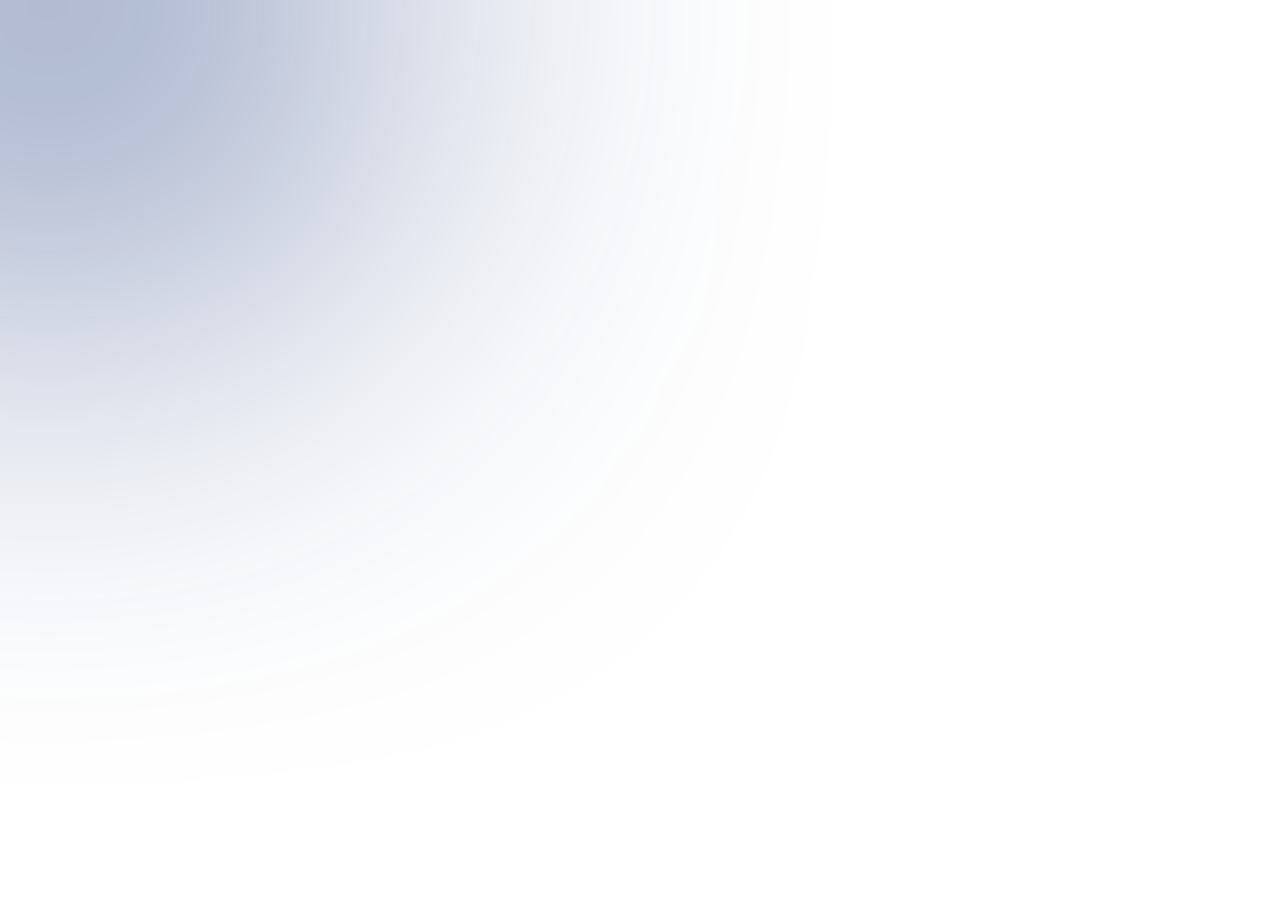
==== index.html @ 72a79437 "project structure and README" ====
<!DOCTYPE html>
<html lang="en">
  <head>
    <meta charset="UTF-8" />
    <meta name="viewport" content="width=device-width, initial-scale=1.0" />
    <title>Document</title>
    <link rel="stylesheet" href="./style/style.css" />
    <link rel="stylesheet" href="./style/font.css">
  </head>
  <body class="container">
    <div class="hover-circle"></div>

    <script src="./app.js"></script>
  </body>
</html>
---- style/style.css ----
h1 {
  font-size: 4.8rem;
}
h2 {
  font-size: 2rem;
}
p {
  font-size: 1.6rem;
  font-family: 'inter';

}

.container {
  max-width: 1184px;
  margin: auto;
  background: linear-gradient(135deg, #1a1f3d 0%, #0d0f1f 100%);
}
.hover-circle {
  position: fixed;
  width: 600px;
  height: 600px;
  border-radius: 50%;
  pointer-events: none; /* موس رو نگیره */
  background: rgba(12, 42, 114, 0.6);
  filter: blur(200px); /* لبه‌های نرم */
  transform: translate(-50%, -50%);
  transition: left 0.01s ease, top 0.01 ease;
}
---- style/font.css ----
@font-face {
    font-family: "inter";
    src: url(../assets/fonts/Inter_18pt-Bold.ttf);
}
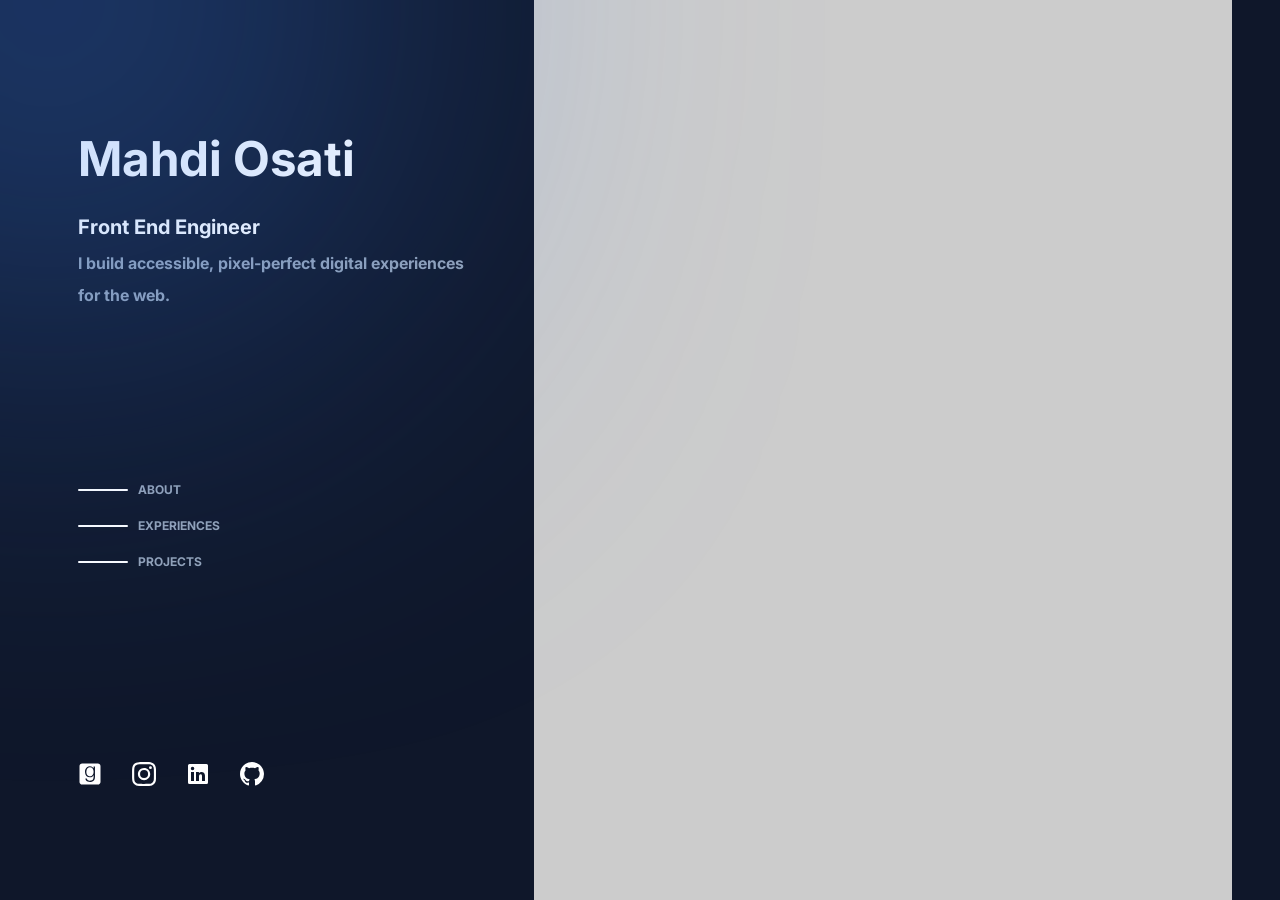
==== commit 05d2edaa: "add profile section" ====
--- a/index.html
+++ b/index.html
@@ -5,11 +5,105 @@
     <meta name="viewport" content="width=device-width, initial-scale=1.0" />
     <title>Document</title>
     <link rel="stylesheet" href="./style/style.css" />
-    <link rel="stylesheet" href="./style/font.css">
+    <link rel="stylesheet" href="./style/font.css" />
   </head>
   <body class="container">
     <div class="hover-circle"></div>
 
+    <main>
+      <section class="profile">
+        <div class="profile__bio">
+          <h1>Mahdi Osati</h1>
+          <h2>Front End Engineer</h2>
+          <p>
+            I build accessible, pixel-perfect digital experiences for the web.
+          </p>
+        </div>
+        <div class="prodile__list">
+          <ul>
+            <li class="item">
+              <div class="line"></div>
+              <a href="#about">ABOUT</a>
+            </li>
+            <li class="item">
+              <div class="line"></div>
+              <a href="#experience">EXPERIENCES</a>
+            </li>
+            <li class="item">
+              <div class="line"></div>
+              <a href="#projects">PROJECTS</a>
+            </li>
+          </ul>
+        </div>
+        <div class="social">
+          <!-- g -->
+          <svg
+            xmlns="http://www.w3.org/2000/svg"
+            viewBox="0 0 1024 1024"
+            fill="currentColor"
+            class="h-6 w-6 icon"
+            aria-hidden="true"
+            data-label="svg.h-6"
+          >
+            <path
+              d="M663.8 382.4c10.2 74.6-9.4 158-71.8 201.4-44.6 31-105.6 28.2-141.6 11.4-74.2-34.6-99-117.2-93.6-194.4 8.6-121.8 81.8-175.8 150.6-175 93.8-0.4 143.6 63.6 156.4 156.6zM960 176v672c0 61.8-50.2 112-112 112H176c-61.8 0-112-50.2-112-112V176c0-61.8 50.2-112 112-112h672c61.8 0 112 50.2 112 112zM724 626.4s-0.2-68-0.2-434.6h-58v80.6c-1.6 0.6-2.4-1-3.2-2.4-19.2-41.4-71.8-92.6-152-92-103.8 0.8-174.4 62.4-201.2 155.6-8.6 29.8-11.6 60.2-11 91.2 3.4 155.8 90.2 235.6 224.8 230.4 57.8-2.2 109-34 138-90.4 1-2 2.2-3.8 3.4-5.8 0.4 0.2 0.8 0.2 1.2 0.4 0.6 7.6 0.4 61.4 0.2 69-0.4 29.6-4 59-14.4 87-15.6 42-44.6 69.4-89 79-35.6 7.8-71.2 7.6-106.4-2.4-43-12.2-73-38-82.2-83.6-0.6-3.2-2.6-2.6-4.6-2.6h-53.6c1.6 21.2 6.4 40.6 17 58.4 48.4 81 165.4 97 256.4 74.8 99.8-24.6 134.6-109.8 134.8-212.6z"
+              fill=""
+              class=""
+            ></path>
+          </svg>
+
+          <!-- instagram -->
+          <a href="">
+            <svg
+              xmlns="http://www.w3.org/2000/svg"
+              viewBox="0 0 1000 1000"
+              fill="currentColor"
+              class="h-6 w-6 icon"
+              aria-hidden="true"
+            >
+              <path
+                d="M295.42,6c-53.2,2.51-89.53,11-121.29,23.48-32.87,12.81-60.73,30-88.45,57.82S40.89,143,28.17,175.92c-12.31,31.83-20.65,68.19-23,121.42S2.3,367.68,2.56,503.46,3.42,656.26,6,709.6c2.54,53.19,11,89.51,23.48,121.28,12.83,32.87,30,60.72,57.83,88.45S143,964.09,176,976.83c31.8,12.29,68.17,20.67,121.39,23s70.35,2.87,206.09,2.61,152.83-.86,206.16-3.39S799.1,988,830.88,975.58c32.87-12.86,60.74-30,88.45-57.84S964.1,862,976.81,829.06c12.32-31.8,20.69-68.17,23-121.35,2.33-53.37,2.88-70.41,2.62-206.17s-.87-152.78-3.4-206.1-11-89.53-23.47-121.32c-12.85-32.87-30-60.7-57.82-88.45S862,40.87,829.07,28.19c-31.82-12.31-68.17-20.7-121.39-23S637.33,2.3,501.54,2.56,348.75,3.4,295.42,6m5.84,903.88c-48.75-2.12-75.22-10.22-92.86-17-23.36-9-40-19.88-57.58-37.29s-28.38-34.11-37.5-57.42c-6.85-17.64-15.1-44.08-17.38-92.83-2.48-52.69-3-68.51-3.29-202s.22-149.29,2.53-202c2.08-48.71,10.23-75.21,17-92.84,9-23.39,19.84-40,37.29-57.57s34.1-28.39,57.43-37.51c17.62-6.88,44.06-15.06,92.79-17.38,52.73-2.5,68.53-3,202-3.29s149.31.21,202.06,2.53c48.71,2.12,75.22,10.19,92.83,17,23.37,9,40,19.81,57.57,37.29s28.4,34.07,37.52,57.45c6.89,17.57,15.07,44,17.37,92.76,2.51,52.73,3.08,68.54,3.32,202s-.23,149.31-2.54,202c-2.13,48.75-10.21,75.23-17,92.89-9,23.35-19.85,40-37.31,57.56s-34.09,28.38-57.43,37.5c-17.6,6.87-44.07,15.07-92.76,17.39-52.73,2.48-68.53,3-202.05,3.29s-149.27-.25-202-2.53m407.6-674.61a60,60,0,1,0,59.88-60.1,60,60,0,0,0-59.88,60.1M245.77,503c.28,141.8,115.44,256.49,257.21,256.22S759.52,643.8,759.25,502,643.79,245.48,502,245.76,245.5,361.22,245.77,503m90.06-.18a166.67,166.67,0,1,1,167,166.34,166.65,166.65,0,0,1-167-166.34"
+              ></path>
+            </svg>
+          </a>
+
+          <!-- linkedin -->
+          <a href="">
+            <svg
+              xmlns="http://www.w3.org/2000/svg"
+              viewBox="0 0 24 24"
+              fill="currentColor"
+              class="h-6 w-6 icon"
+              aria-hidden="true"
+              data-label="svg.h-6"
+            >
+              <path
+                d="M20.5 2h-17A1.5 1.5 0 002 3.5v17A1.5 1.5 0 003.5 22h17a1.5 1.5 0 001.5-1.5v-17A1.5 1.5 0 0020.5 2zM8 19H5v-9h3zM6.5 8.25A1.75 1.75 0 118.3 6.5a1.78 1.78 0 01-1.8 1.75zM19 19h-3v-4.74c0-1.42-.6-1.93-1.38-1.93A1.74 1.74 0 0013 14.19a.66.66 0 000 .14V19h-3v-9h2.9v1.3a3.11 3.11 0 012.7-1.4c1.55 0 3.36.86 3.36 3.66z"
+                class="st-current"
+                data-label="path"
+              ></path>
+            </svg>
+          </a>
+
+          <!-- github -->
+          <a href="">
+            <svg
+              xmlns="http://www.w3.org/2000/svg"
+              viewBox="0 0 16 16"
+              fill="currentColor"
+              class="h-6 w-6 st-current icon"
+              aria-hidden="true"
+              data-label="svg.h-6"
+            >
+              <path
+                d="M8 0C3.58 0 0 3.58 0 8c0 3.54 2.29 6.53 5.47 7.59.4.07.55-.17.55-.38 0-.19-.01-.82-.01-1.49-2.01.37-2.53-.49-2.69-.94-.09-.23-.48-.94-.82-1.13-.28-.15-.68-.52-.01-.53.63-.01 1.08.58 1.23.82.72 1.21 1.87.87 2.33.66.07-.52.28-.87.51-1.07-1.78-.2-3.64-.89-3.64-3.95 0-.87.31-1.59.82-2.15-.08-.2-.36-1.02.08-2.12 0 0 .67-.21 2.2.82.64-.18 1.32-.27 2-.27.68 0 1.36.09 2 .27 1.53-1.04 2.2-.82 2.2-.82.44 1.1.16 1.92.08 2.12.51.56.82 1.27.82 2.15 0 3.07-1.87 3.75-3.65 3.95.29.25.54.73.54 1.48 0 1.07-.01 1.93-.01 2.2 0 .21.15.46.55.38A8.013 8.013 0 0016 8c0-4.42-3.58-8-8-8z"
+              ></path>
+            </svg>
+          </a>
+        </div>
+      </section>
+      <section class="detail"></section>
+    </main>
     <script src="./app.js"></script>
   </body>
 </html>
--- a/style/style.css
+++ b/style/style.css
@@ -1,20 +1,50 @@
+* {
+  padding: 0;
+  margin: 0;
+  list-style: none;
+  text-decoration: none;
+  box-sizing: border-box;
+}
 
+:root {
+  --color-bgc: #0f172a;
+  --color-link: #5eead4;
+  --color-bgc-link: #051513;
+  --color-text: #94a3b8;
+  --color-heading: #fff;
+  --color-ring: rgba(59, 130, 246, 0.5);
+}
+
+html {
+  font-size: 62.5%;
+}
+body,
+h1,
+h2,
+p,
+a {
+  font-family: "inter";
+}
 h1 {
   font-size: 4.8rem;
+  color: var(--color-heading);
 }
 h2 {
   font-size: 2rem;
+  color: var(--color-heading);
 }
 p {
   font-size: 1.6rem;
-  font-family: 'inter';
-
+  color: var(--color-text);
 }
-
+li,
+a {
+  font-size: 1.2rem;
+}
 .container {
   max-width: 1184px;
   margin: auto;
-  background: linear-gradient(135deg, #1a1f3d 0%, #0d0f1f 100%);
+  background: #0f172a;
 }
 .hover-circle {
   position: fixed;
@@ -22,8 +52,82 @@
   height: 600px;
   border-radius: 50%;
   pointer-events: none; /* موس رو نگیره */
-  background: rgba(12, 42, 114, 0.6);
+  background: var(--color-ring);
   filter: blur(200px); /* لبه‌های نرم */
   transform: translate(-50%, -50%);
   transition: left 0.01s ease, top 0.01 ease;
 }
+
+/* main */
+main {
+  display: grid;
+  grid-template-columns: 1fr;
+  gap: 2rem;
+}
+
+@media screen and (min-width: 896px) {
+  main {
+    grid-template-columns: 1fr 2fr;
+  }
+}
+
+@media screen and (min-width: 1024px) {
+  main {
+    grid-template-columns: 2fr 3fr;
+  }
+}
+
+.profile {
+  height: 100vh;
+  padding: 3rem;
+  display: flex;
+  flex-direction: column;
+  justify-content: space-around;
+}
+.profile__bio {
+  line-height: 2;
+}
+.detail {
+  background-color: #ccc;
+}
+
+/* LIST  */
+.line {
+  width: 50px;
+  height: 2px;
+  border-radius: 10px;
+  background-color: #fff;
+  margin-right: 1rem;
+}
+.item {
+  display: flex;
+  justify-content: flex-start;
+  align-items: center;
+  line-height: 3;
+}
+.item a {
+  color: var(--color-text);
+}
+.item a:hover {
+  color: var(--color-heading);
+  transition: all 0.2s;
+}
+
+.item:hover .line {
+  width: 70px;
+  transition: all 0.5s;
+}
+
+/* social */
+.social {
+  display: flex;
+  justify-content: flex-start;
+  margin-top: 2rem;
+  gap: 3rem;
+}
+.icon {
+  width: 24px;
+  height: 24px;
+  color: var(--color-heading);
+  cursor: pointer;
+}
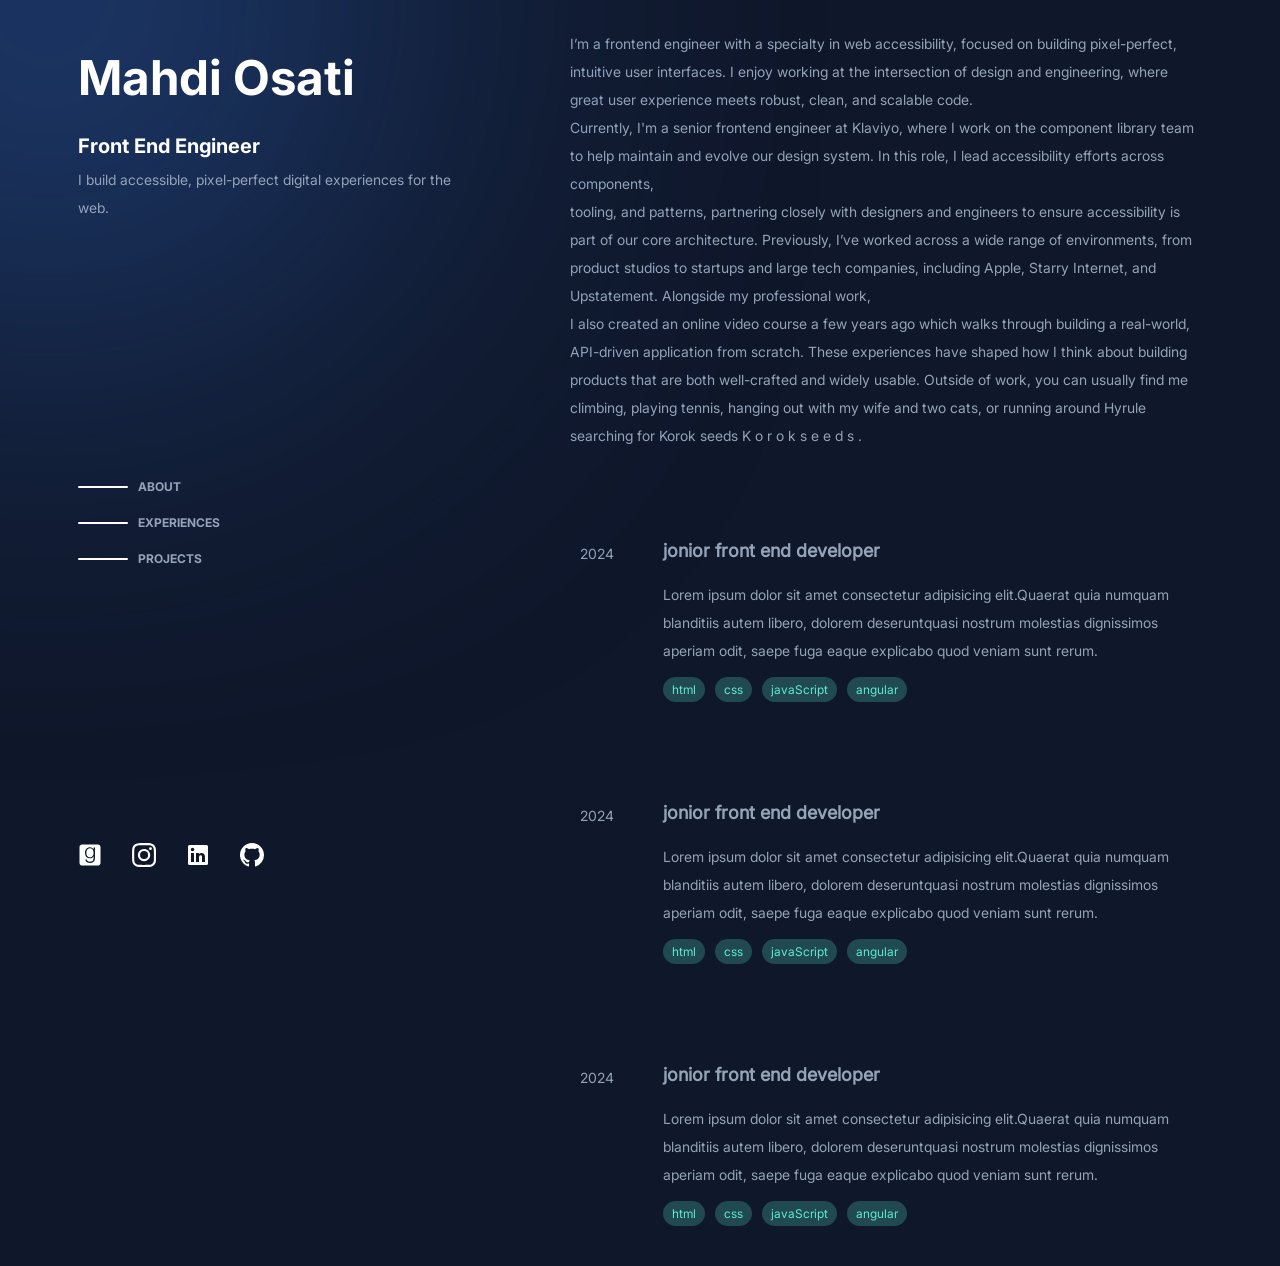
==== commit d03f45e4: "add experience" ====
--- a/index.html
+++ b/index.html
@@ -23,11 +23,11 @@
           <ul>
             <li class="item">
               <div class="line"></div>
-              <a href="#about">ABOUT</a>
+              <a href="#about-link">ABOUT</a>
             </li>
             <li class="item">
               <div class="line"></div>
-              <a href="#experience">EXPERIENCES</a>
+              <a href="#experience-link">EXPERIENCES</a>
             </li>
             <li class="item">
               <div class="line"></div>
@@ -102,7 +102,57 @@
           </a>
         </div>
       </section>
-      <section class="detail"></section>
+      <section class="detail">
+        <div class="about">
+          <p class="about__paragraph" id="about-link">
+            I’m a frontend engineer with a specialty in web accessibility,
+            focused on building pixel-perfect, intuitive user interfaces. I
+            enjoy working at the intersection of design and engineering, where
+            great user experience meets robust, clean, and scalable code. <br />
+            Currently, I'm a senior frontend engineer at Klaviyo, where I work
+            on the component library team to help maintain and evolve our design
+            system. In this role, I lead accessibility efforts across
+            components, <br />
+            tooling, and patterns, partnering closely with designers and
+            engineers to ensure accessibility is part of our core architecture.
+            Previously, I’ve worked across a wide range of environments, from
+            product studios to startups and large tech companies, including
+            Apple, Starry Internet, and Upstatement. Alongside my professional
+            work, <br />
+            I also created an online video course a few years ago which walks
+            through building a real-world, API-driven application from scratch.
+            These experiences have shaped how I think about building products
+            that are both well-crafted and widely usable. Outside of work, you
+            can usually find me climbing, playing tennis, hanging out with my
+            wife and two cats, or running around Hyrule searching for Korok
+            seeds K o r o k s e e d s .
+          </p>
+        </div>
+        <!-- experience -->
+        <div class="experience-box">
+          <!-- <a href="" class="experience--link">
+            <div class="experience margin-top">
+              <p class="experience__year">2024</p>
+              <div class="experience__title">
+                <h3>jonior front end developer</h3>
+                <p>
+                  Lorem ipsum dolor sit amet consectetur adipisicing elit.
+                  Quaerat quia numquam blanditiis autem libero, dolorem deserunt
+                  quasi nostrum molestias dignissimos aperiam odit, saepe fuga
+                  eaque explicabo quod veniam sunt rerum.
+                </p>
+                <div class="experience__badge">
+                  <span>html</span>
+                  <span>Css</span>
+                  <span>javaScript</span>
+                  <span>Angular</span>
+
+                </div>
+              </div>
+            </div>
+          </a> -->
+        </div>
+      </section>
     </main>
     <script src="./app.js"></script>
   </body>
--- a/style/style.css
+++ b/style/style.css
@@ -9,21 +9,28 @@
 :root {
   --color-bgc: #0f172a;
   --color-link: #5eead4;
+  --color-link-hover: #5eead53c;
+
   --color-bgc-link: #051513;
   --color-text: #94a3b8;
   --color-heading: #fff;
   --color-ring: rgba(59, 130, 246, 0.5);
+  --color-hover: rgba(145, 168, 214, 0.136);
 }
+
 
 html {
   font-size: 62.5%;
+  scroll-behavior: smooth;
 }
 body,
 h1,
 h2,
-p,
 a {
   font-family: "inter";
+}
+p {
+  font-family: "inter-regular";
 }
 h1 {
   font-size: 4.8rem;
@@ -33,8 +40,15 @@
   font-size: 2rem;
   color: var(--color-heading);
 }
+h3 {
+  font-size: 1.8rem;
+  color: var(--color-text);
+  font-family: "inter-regular";
+  margin-bottom: 2rem;
+}
+
 p {
-  font-size: 1.6rem;
+  font-size: 1.4rem;
   color: var(--color-text);
 }
 li,
@@ -62,15 +76,18 @@
 main {
   display: grid;
   grid-template-columns: 1fr;
-  gap: 2rem;
+  gap: 3rem;
+  align-items: flex-start;
 }
 
-@media screen and (min-width: 896px) {
+/* for tablet */
+@media screen and (min-width: 768px) {
   main {
     grid-template-columns: 1fr 2fr;
   }
 }
 
+/* for desktop  */
 @media screen and (min-width: 1024px) {
   main {
     grid-template-columns: 2fr 3fr;
@@ -82,13 +99,13 @@
   padding: 3rem;
   display: flex;
   flex-direction: column;
-  justify-content: space-around;
+  justify-content: space-between;
+  position: sticky;
+  top: 0;
+  overflow-y: hidden;
 }
 .profile__bio {
   line-height: 2;
-}
-.detail {
-  background-color: #ccc;
 }
 
 /* LIST  */
@@ -125,9 +142,57 @@
   margin-top: 2rem;
   gap: 3rem;
 }
+
 .icon {
   width: 24px;
   height: 24px;
   color: var(--color-heading);
   cursor: pointer;
 }
+
+/* detail */
+
+.detail {
+  padding: 3rem;
+  overflow-y: scroll;
+}
+.detail p {
+  line-height: 2;
+}
+
+/* experience */
+
+.experience {
+  display: grid;
+  gap: 3rem;
+  grid-template-columns: 1fr 10fr;
+  align-items: flex-start;
+  border-radius: 0.5rem;
+  padding: 1rem;
+}
+.margin-top {
+  margin-top: 8rem;
+}
+
+.experience--link:hover h3 {
+  color: var(--color-link);
+}
+.experience--link:hover .experience {
+  background-color: var(--color-hover);
+  transition: all .2s;
+}
+
+/* badge */
+span {
+  padding: 0.5rem 0.9rem;
+  color: var(--color-link);
+  border-radius: 30px;
+  font-family: "inter-regular";
+  background-color: var(--color-link-hover);
+}
+.experience__badge {
+  margin-top: 1.2rem;
+  display: flex;
+  gap: 1rem;
+}
+
--- a/style/font.css
+++ b/style/font.css
@@ -2,3 +2,8 @@
     font-family: "inter";
     src: url(../assets/fonts/Inter_18pt-Bold.ttf);
 }
+
+@font-face {
+    font-family: "inter-regular";
+    src: url(../assets/fonts/Inter_18pt-Regular.ttf);
+}
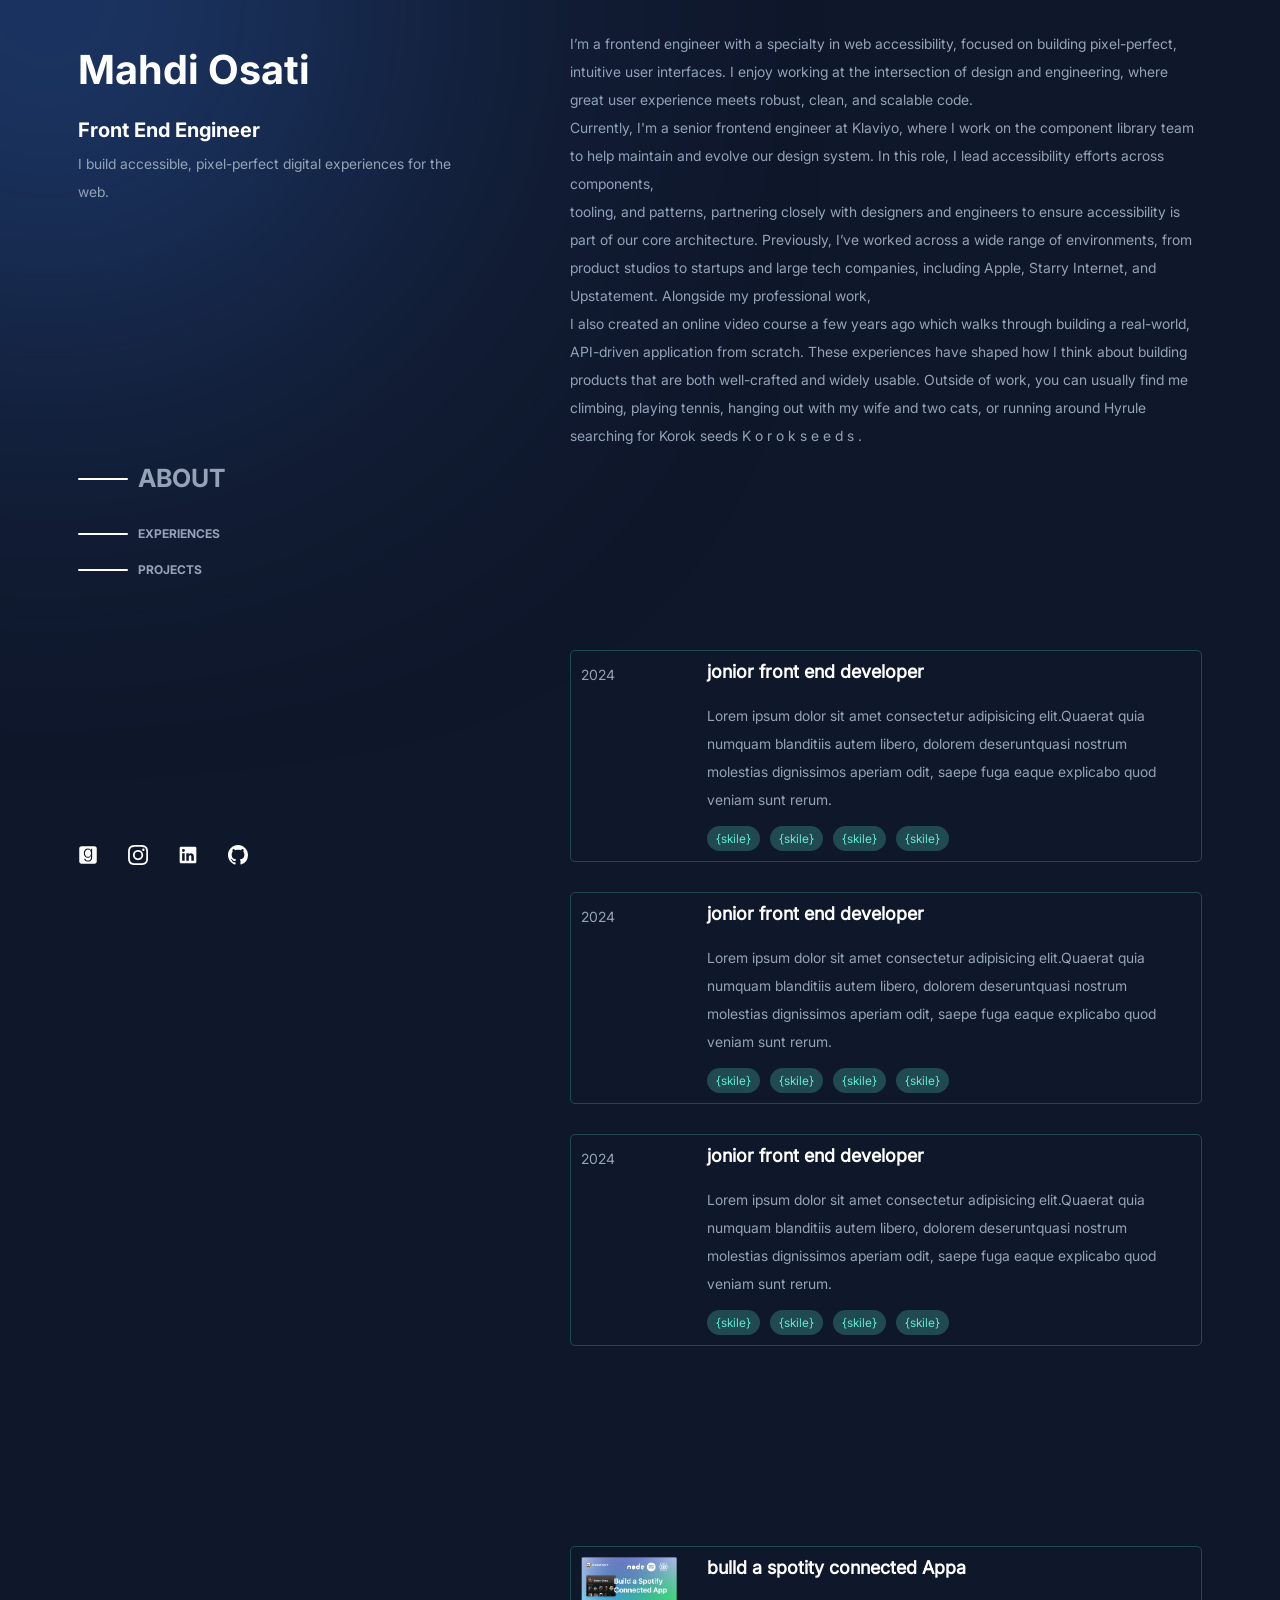
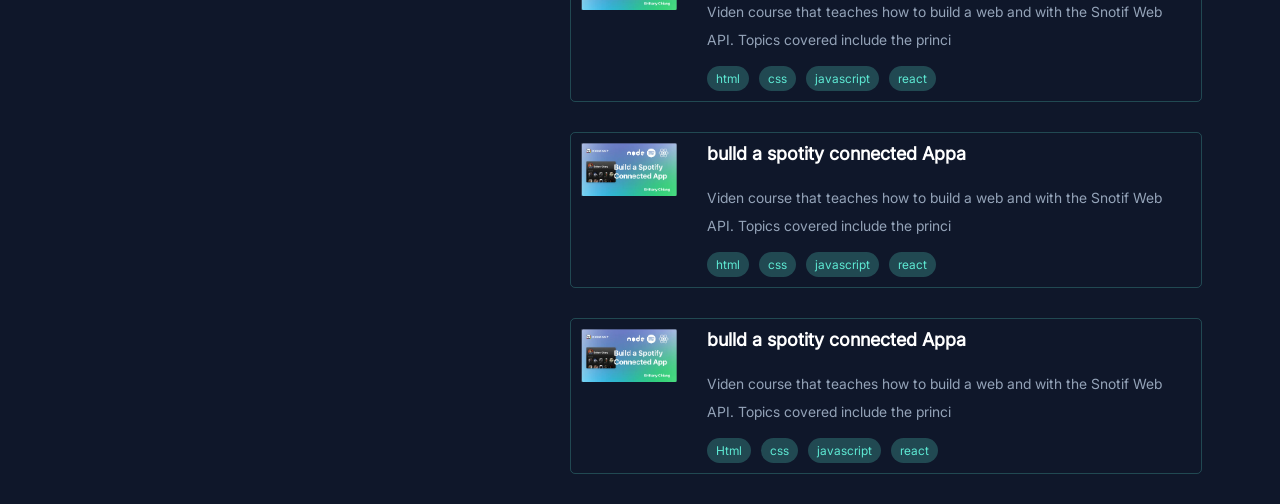
==== commit 3fe2ed01: "edit navbar and style section" ====
--- a/index.html
+++ b/index.html
@@ -8,36 +8,40 @@
     <link rel="stylesheet" href="./style/font.css" />
   </head>
   <body class="container">
-    <div class="hover-circle"></div>
-
+    <div class="hover-circle"></div>    
     <main>
       <section class="profile">
-        <div class="profile__bio">
-          <h1>Mahdi Osati</h1>
-          <h2>Front End Engineer</h2>
-          <p>
-            I build accessible, pixel-perfect digital experiences for the web.
-          </p>
-        </div>
-        <div class="prodile__list">
+        <div class="profile__bio ">
+          <div>
+            <h1>Mahdi Osati</h1>
+            <h2>Front End Engineer</h2>
+            <p>
+              I build accessible, pixel-perfect digital experiences for the web.
+            </p>
+
+          </div>
+        </div>
+        <div class="profile__list">
           <ul>
             <li class="item">
               <div class="line"></div>
-              <a href="#about-link">ABOUT</a>
+              <a data-id="about--link" href="#">ABOUT</a>
             </li>
             <li class="item">
               <div class="line"></div>
-              <a href="#experience-link">EXPERIENCES</a>
+              <a data-id="experience-link" href="#experience-link"
+                >EXPERIENCES</a
+              >
             </li>
             <li class="item">
               <div class="line"></div>
-              <a href="#projects">PROJECTS</a>
+              <a data-id="project--link" href="#project--link">PROJECTS</a>
             </li>
           </ul>
         </div>
         <div class="social">
           <!-- g -->
-          <svg
+       <svg
             xmlns="http://www.w3.org/2000/svg"
             viewBox="0 0 1024 1024"
             fill="currentColor"
@@ -102,9 +106,11 @@
           </a>
         </div>
       </section>
-      <section class="detail">
-        <div class="about">
-          <p class="about__paragraph" id="about-link">
+
+      <section class="detail"  >
+        <div class="about spy-section mobile-section  " id="about--link">
+          <h3 class="heading">ABOUT</h3>
+          <p class="about__paragraph">
             I’m a frontend engineer with a specialty in web accessibility,
             focused on building pixel-perfect, intuitive user interfaces. I
             enjoy working at the intersection of design and engineering, where
@@ -129,31 +135,67 @@
           </p>
         </div>
         <!-- experience -->
-        <div class="experience-box">
-          <!-- <a href="" class="experience--link">
-            <div class="experience margin-top">
-              <p class="experience__year">2024</p>
-              <div class="experience__title">
-                <h3>jonior front end developer</h3>
-                <p>
-                  Lorem ipsum dolor sit amet consectetur adipisicing elit.
-                  Quaerat quia numquam blanditiis autem libero, dolorem deserunt
-                  quasi nostrum molestias dignissimos aperiam odit, saepe fuga
-                  eaque explicabo quod veniam sunt rerum.
-                </p>
-                <div class="experience__badge">
-                  <span>html</span>
-                  <span>Css</span>
-                  <span>javaScript</span>
-                  <span>Angular</span>
-
-                </div>
-              </div>
+        <section class="experience--box mobile-section"  >
+          <h3 class="heading">Experience</h3>
+          <div class="experience-box spy-section" id="experience-link" >
+            <!-- <a href="" class="experience--link">
+               <div class="experience margin-top">
+                 <p class="experience__year">2024</p>
+                 <div class="experience__title">
+                   <h3>jonior front end developer</h3>
+                   <p>
+                     Lorem ipsum dolor sit amet consectetur adipisicing elit.
+                     Quaerat quia numquam blanditiis autem libero, dolorem deserunt
+                     quasi nostrum molestias dignissimos aperiam odit, saepe fuga
+                     eaque explicabo quod veniam sunt rerum.
+                   </p>
+                   <div class="experience__badge">
+                     <span>html</span>
+                     <span>Css</span>
+                     <span>javaScript</span>
+                     <span>Angular</span>
+   
+                   </div>
+                 </div>
+               </div>
+             </a> -->
+          </div>
+        </section>
+        <section class="project--box mobile-section">
+          <h3 class="heading">PROJECTS</h3>
+          <div class="projects spy-section" id="project--link">
+            <!-- <a href="">
+      <div class="project margin-top  hover">
+        <div class="product__img">
+          <img
+            class="project__img--img"
+            src="./assets/images/project-image/image.png.jpeg"
+            alt=""
+          />
+        </div>
+        <div class="project__detail">
+          <h3>bulld a spotity connected Appa</h3>
+          <p>
+            Viden course that teaches how to build a web and with the Snotif
+            Web API. Topics covered include the principles of REST APIs,
+            user auth flows, Node, Express, React, Styled Components
+          </p>
+          <div class="experience__badge">
+              <span>html</span>
+              <span>Css</span>
+              <span>javaScript</span>
+              <span>Angular</span>
+  
             </div>
-          </a> -->
-        </div>
+        </div>
+      </div>
+  
+    </a> -->
+          </div>
+        </section>
       </section>
     </main>
     <script src="./app.js"></script>
   </body>
 </html>
+
--- a/style/style.css
+++ b/style/style.css
@@ -18,11 +18,11 @@
   --color-hover: rgba(145, 168, 214, 0.136);
 }
 
-
 html {
   font-size: 62.5%;
   scroll-behavior: smooth;
 }
+
 body,
 h1,
 h2,
@@ -42,7 +42,7 @@
 }
 h3 {
   font-size: 1.8rem;
-  color: var(--color-text);
+  color: var(--color-heading);
   font-family: "inter-regular";
   margin-bottom: 2rem;
 }
@@ -59,6 +59,7 @@
   max-width: 1184px;
   margin: auto;
   background: #0f172a;
+
 }
 .hover-circle {
   position: fixed;
@@ -72,6 +73,18 @@
   transition: left 0.01s ease, top 0.01 ease;
 }
 
+
+
+.heading {
+  text-align: center;
+  margin-bottom: 0.5rem;
+}
+@media screen and (min-width: 768px) {
+  .heading {
+    display: none;
+  }
+}
+
 /* main */
 main {
   display: grid;
@@ -83,7 +96,10 @@
 /* for tablet */
 @media screen and (min-width: 768px) {
   main {
-    grid-template-columns: 1fr 2fr;
+    grid-template-columns: 2fr 3fr;
+  }
+  h1 {
+    font-size: 4rem;
   }
 }
 
@@ -102,11 +118,13 @@
   justify-content: space-between;
   position: sticky;
   top: 0;
+  bottom: 0;
   overflow-y: hidden;
 }
 .profile__bio {
   line-height: 2;
 }
+
 
 /* LIST  */
 .line {
@@ -116,6 +134,7 @@
   background-color: #fff;
   margin-right: 1rem;
 }
+
 .item {
   display: flex;
   justify-content: flex-start;
@@ -127,12 +146,29 @@
 }
 .item a:hover {
   color: var(--color-heading);
-  transition: all 0.2s;
-}
-
-.item:hover .line {
-  width: 70px;
   transition: all 0.5s;
+}
+
+@media screen and (max-width: 768px) {
+  .profile__list {
+    display: none;
+  }
+}
+
+.active {
+  font-size: 2.5rem;
+  transition: all 0.5s;
+}
+
+@media screen and (max-width: 768px) {
+  .profile {
+    display: flex;
+    flex-direction: column;
+    padding: 2rem;
+    justify-content: flex-start;
+    position: static;
+    height: auto;
+  }
 }
 
 /* social */
@@ -155,31 +191,41 @@
 .detail {
   padding: 3rem;
   overflow-y: scroll;
+  align-items: flex-start;
 }
 .detail p {
   line-height: 2;
 }
+.experience--box {
+  margin-top: 20rem;
+}
 
 /* experience */
 
 .experience {
   display: grid;
   gap: 3rem;
-  grid-template-columns: 1fr 10fr;
+  grid-template-columns: 2fr 10fr;
   align-items: flex-start;
   border-radius: 0.5rem;
   padding: 1rem;
 }
+@media screen and (max-width: 768px) {
+  .experience {
+    grid-template-columns: 1fr;
+  }
+}
 .margin-top {
-  margin-top: 8rem;
-}
-
-.experience--link:hover h3 {
+  margin-top: 3rem;
+}
+
+.hover:hover h3 {
   color: var(--color-link);
 }
-.experience--link:hover .experience {
+.hover:hover .experience,
+.hover:hover {
   background-color: var(--color-hover);
-  transition: all .2s;
+  transition: all 0.2s;
 }
 
 /* badge */
@@ -196,3 +242,37 @@
   gap: 1rem;
 }
 
+/* project */
+.project--box {
+  margin-top: 20rem;
+}
+
+.project {
+  display: grid;
+  grid-template-columns: 2fr 10fr;
+  gap: 3rem;
+  padding: 1rem;
+  border-radius: 0.5rem;
+  cursor: pointer;
+}
+
+@media screen and (max-width: 768px) {
+  .project {
+    grid-template-columns: 1fr;
+  }
+}
+
+.project__img--img {
+  width: 100%;
+}
+
+.box {
+  border: 0.01px solid var(--color-link-hover);
+}
+
+/* 
+/* mobile secion  */
+
+.icon{
+  width: 20px;
+}
